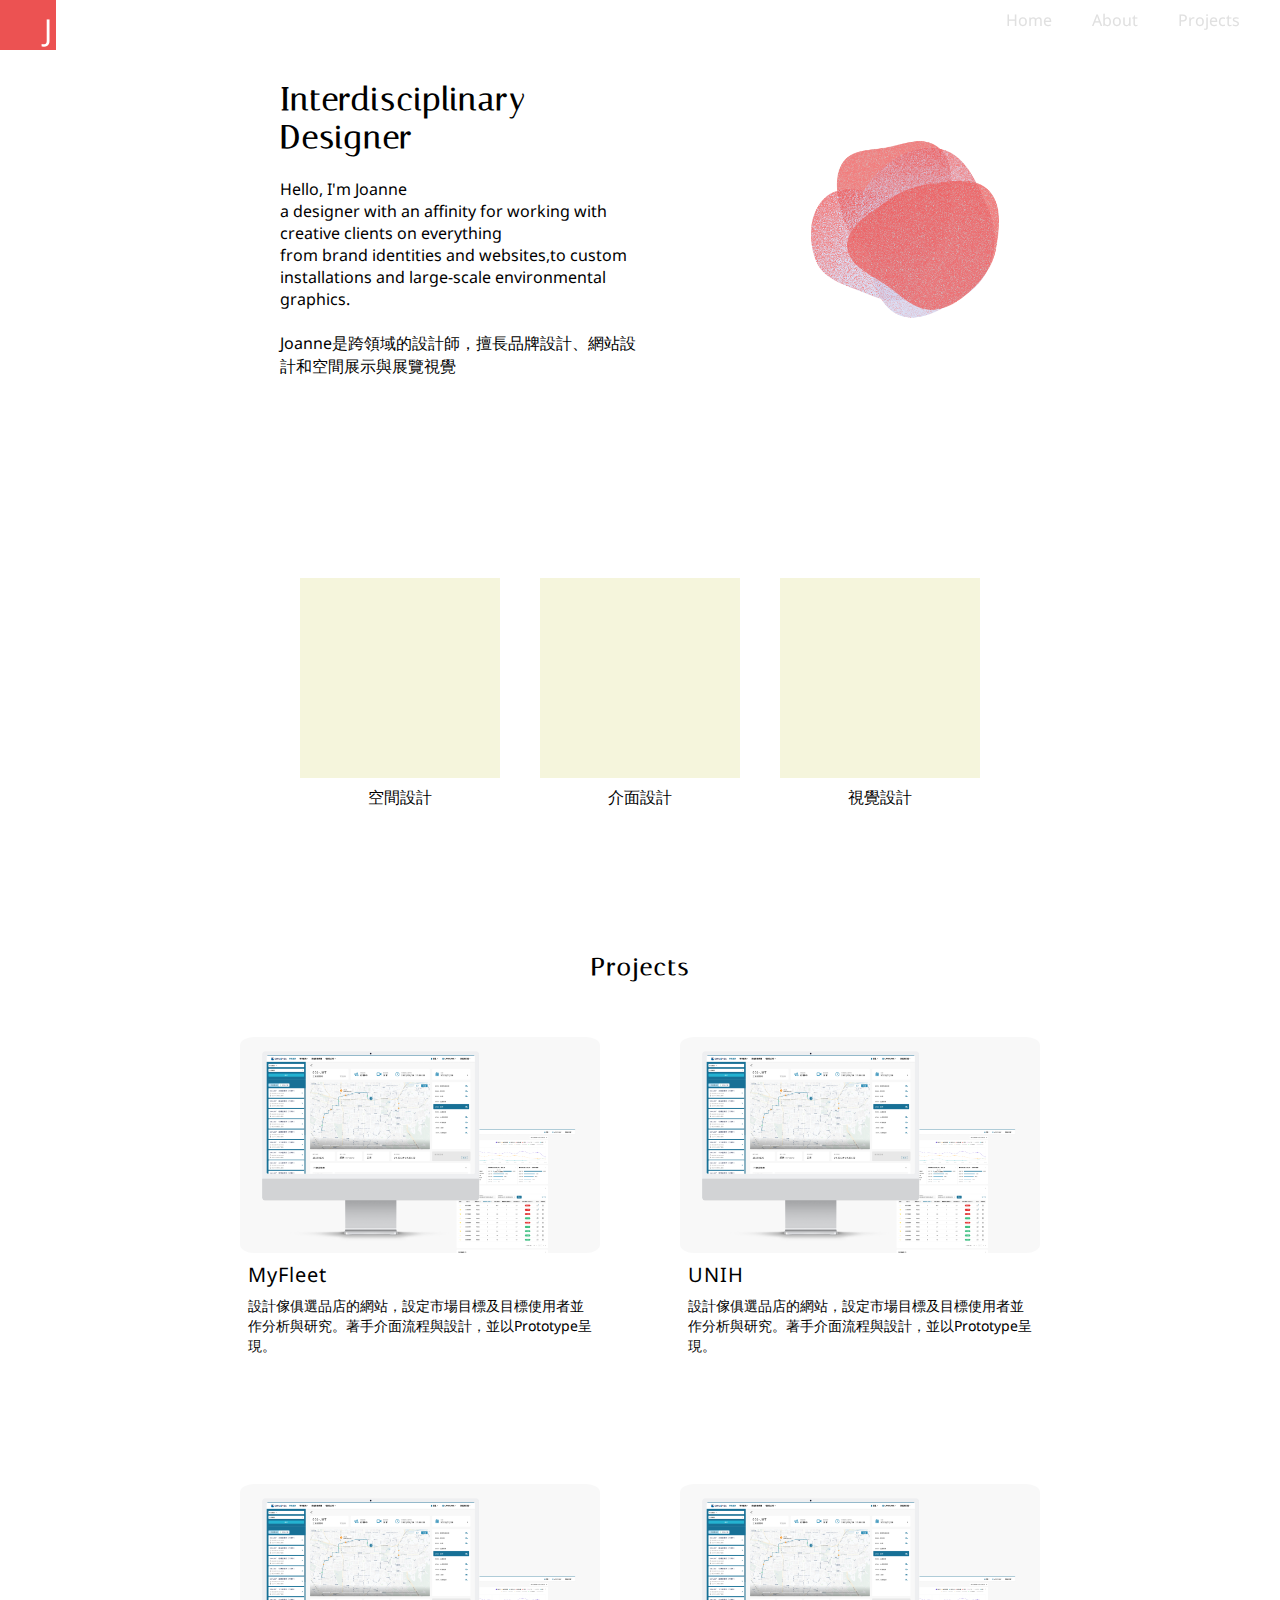
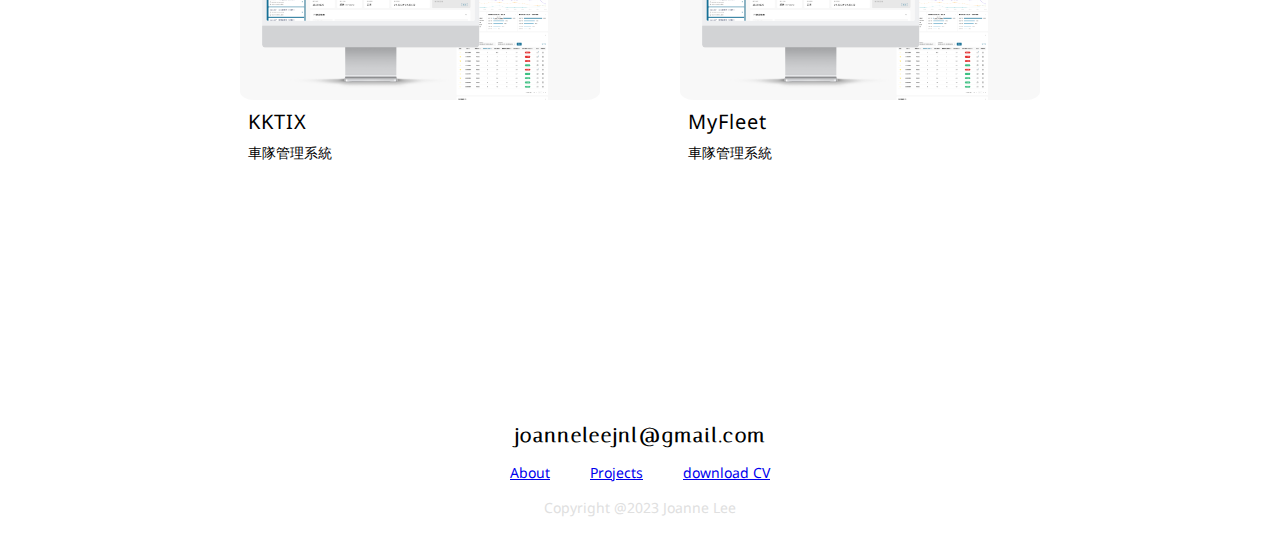
==== index.html @ eb59a23a "update" ====
<!DOCTYPE html>
<html>
    <head>
        <meta charset="UTF-8"></meta>
        <meta name="viewport" content="width=device-width, initial-scale=1.0"/>
        <title>Joanne Protfolio</title>
        <!-- 引入外部CSS檔案 -->
        <!-- ../往上一層資料夾，CSS/進入這個資料夾 -->
        <link rel="stylesheet" href="../CSS/index.css"/>
    </head>
    <body>
        <header>
            <div class="logo">
                <div class="letter">J</div>
            </div>
            <div class="nav">
                <ul>
                    <li><a href="index.html">Home</a></li>
                    <li><a href="about.html">About</a></li>
                    <li><a href="projects.html">Projects</a></li>
                </ul>     
            </div>
        </header>
        <div class="banner">
            <div class="container1">
                <div class="text">
                    <h1>Interdisciplinary Designer</h1>
                    <br>
                    <p>Hello, I'm Joanne
                        <br>
                        a designer with an affinity for working with creative clients on everything 
                        <br>
                        from brand identities and websites,to custom installations and large-scale environmental graphics.
                        <br><br>
                        Joanne是跨領域的設計師，擅長品牌設計、網站設計和空間展示與展覽視覺
                    </p>
                </div>
                <div class="render">
                    <img src="../Image/flower.png" alt="">
                </div>
            </div>
        </div>
        <section class="section1">
            <div class="container">
                <div class="icon"></div>
                <div class="iconword">空間設計</div>
            </div>
            <div class="container">
                <div class="icon"></div>
                <div class="iconword">介面設計</div>
            </div>
            <div class="container">
                <div class="icon"></div>
                <div class="iconword">視覺設計</div>
            </div>
        </section>
        <section class="section2">
            <div class="projects">
                <h2>Projects</h2>
            </div>
            <div class="gallery">
                <div class="work">
                    <a href="myfleet.html"><div class="photo"></div></a>
                    <div class="workname">
                        <div class="worktitle">MyFleet</div>
                        <div class="worksubtitle">設計傢俱選品店的網站，設定市場目標及目標使用者並作分析與研究。著手介面流程與設計，並以Prototype呈現。</div>
                    </div>
                </div>
                <div class="work">
                    <div class="photo"></div>
                    <div class="workname">
                        <div class="worktitle">UNIH</div>
                        <div class="worksubtitle">設計傢俱選品店的網站，設定市場目標及目標使用者並作分析與研究。著手介面流程與設計，並以Prototype呈現。</div>
                    </div>
                </div>
                <div class="work">
                    <div class="photo"></div>
                    <div class="workname">
                        <div class="worktitle">KKTIX</div>
                        <div class="worksubtitle">車隊管理系統</div>
                    </div>
                </div>
                <div class="work">
                    <div class="photo"></div>
                    <div class="workname">
                        <div class="worktitle">MyFleet</div>
                        <div class="worksubtitle">車隊管理系統</div>
                    </div>
                </div>
            </div>

        </section>
        <!-- footer -->
        <footer>
            <div class="inner">
                <div class="gmail">joanneleejnl@gmail.com</div>
                <div class="info">
                    <ul>
                        <li><a href="about.html">About</a></li>
                        <li><a href="projects.html">Projects</a></li>
                        <li><a href="index.html">download CV</a></li>
                    </ul>
                </div>
                <div class="copyright">Copyright @2023 Joanne Lee</div>
            </div>
        </footer>
    
    </body> 
</html>
---- CSS/index.css ----
/*font-family: 'Italiana', serif*/
@import url('https://fonts.googleapis.com/css2?family=Italiana&display=swap');
/*font-family: 'Noto Sans TC', sans-serif;*/
@import url('https://fonts.googleapis.com/css2?family=Noto+Sans+TC:wght@100;300;400;500;700;900&display=swap');
/*font-family: 'Noto Sans', sans-serif;*/
@import url('https://fonts.googleapis.com/css2?family=Noto+Sans:ital,wght@0,100;0,200;0,300;0,400;0,500;0,600;0,700;0,800;0,900;1,100;1,200;1,300;1,400;1,500;1,600;1,700;1,800;1,900&display=swap');

*{
    margin: 0;
    padding: 0;
    list-style: none;
    font-family: 'Noto Sans', sans-serif;
}

body{
    width:100%; height:100%;
    padding:0px; margin: 0px;
    font-family: noto sans;
}

header {
    background-color: white;
    margin: auto;
    display: flex;
    align-items: center;
    position: fixed;
    z-index: 10;
    width: 100%; height: 40px;
}

header a{
    text-decoration: none;
}

.logo{
    width: 60px; height: 60px;
    background-color: #ec5252;
    display: flex;
    justify-content: flex-end;
    align-items: flex-end;
}

.letter{
    font-size: 30px;
    color: white;
    padding-right: 4px;
}

.nav{
    width:100%;
    /*background: #c08b8b;*/
    margin-right: 40px;

}

.nav ul {
    /*border: solid 1px;*/
    padding: 0px; margin: 0px;
    display: flex;
    width: 100%;
    text-align: center;
    gap: 40px;
    justify-content: flex-end;
}

.nav ul a {
    color: #e0e0e0;
}

.nav ul a:hover{
    color: #ec5252;
}

/*以上為Header*/

/*
.banner{
    position: relative;
    width: 100%;
    height: 600px;
    background-image: url("../Image/flower.png");
    background-size: cover;
    background-position: right;
    display: flex;

}

.text-overlay{
    position: absolute;
    left: 120px;
    top: 200px;
}
*/


.banner{
    max-width: 100%; 
    padding-left: 280px;
    padding-right: 280px;
    padding-top: 80px;
    padding-bottom: 80px;
}

.container1{
    max-width: 100%;
    display: flex;
    gap: 160px;
    align-items: center;
}

.text{
    max-width: 100%;
}

.render{
    width: 400px;
    display: flex;
    align-items: center;

}

img{
    max-width: 100%;
    max-height: 100%;
}

h1{
    font-family: 'Italiana', serif;
    letter-spacing: 2px;
}

.section1{
    width: 100%; 
    display: flex;
    justify-content: center;
    gap: 40px;
    padding: 120px 0px;
}

.container{
    width: 200px;

}

.icon{
    max-width: 100%;
    padding-bottom:100%;
    background-color: beige;
}

.iconword{
    padding: 8px 4px;
    text-align: center;
}

.section2{
    max-width: 100%; 
    padding-left: 240px;
    padding-right: 240px;
    padding-bottom: 120px;
    display: flex;
    flex-direction: column;
    gap: 40px;
}

.projects{
    height: 60px;
    display: flex;
    align-items: center;
    justify-content: center;
}

h2{
    font-family: 'Italiana', serif;
    letter-spacing: 2px;
}

.gallery{
    display: flex;
    flex-wrap: wrap;
    justify-content: space-between;
}

.work{
    width: calc(50% - 40px);
    margin-bottom: 120px;
    text-align: center;
    box-sizing: border-box;
}

.photo{
    max-width: 100%;
    padding-bottom: 60%; 
    background-color: rgb(255, 237, 237);
    border-radius: 4%;
    background-image: url("../Image/MyFleet.png");
    background-position: center;
    background-size: cover;
}

.workname{
    padding: 8px;
    max-width: 100%;
}

.worktitle{
    text-align: left;
    font-size: 20px;
    padding-bottom: 8px;
    letter-spacing: 1px;
}

.worksubtitle{
    text-align: left;
    font-size: 14px;
}





/*footer*/

footer{
    padding: 12px 0px;
    height: 120px;
    display: flex;
    justify-content: center;

}

.gmail{
    font-family: 'Italiana', serif;
    letter-spacing: 2px;
    font-weight: bold;
    font-size: 20px;
    text-align: center;
}

.info ul{
    display: flex;
    padding: 16px; margin: 0px;
    display: flex;
    width: 100%;
    text-align: center;
    gap: 40px;
    font-size: 14px;
    color: #111;
}

.copyright{
    text-align: center;
    color: #e0e0e0;
    font-size: 14px;
}
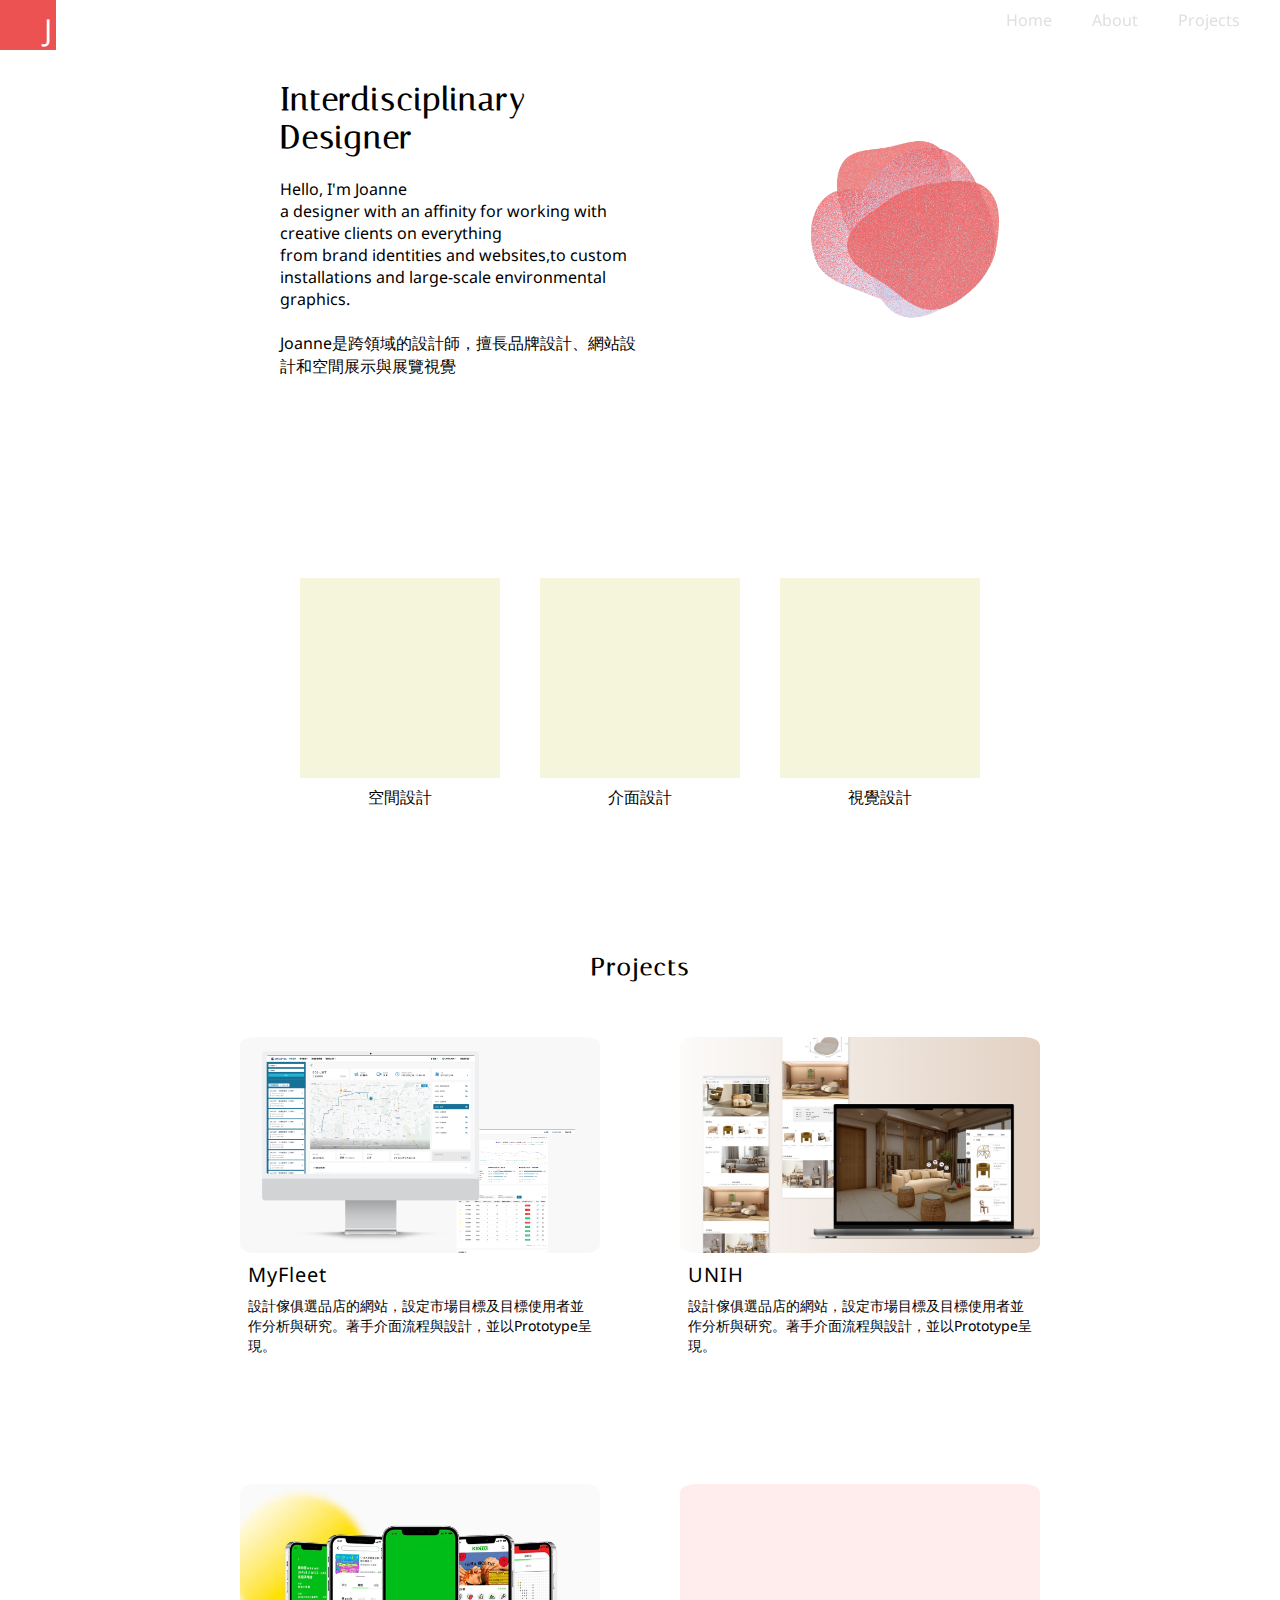
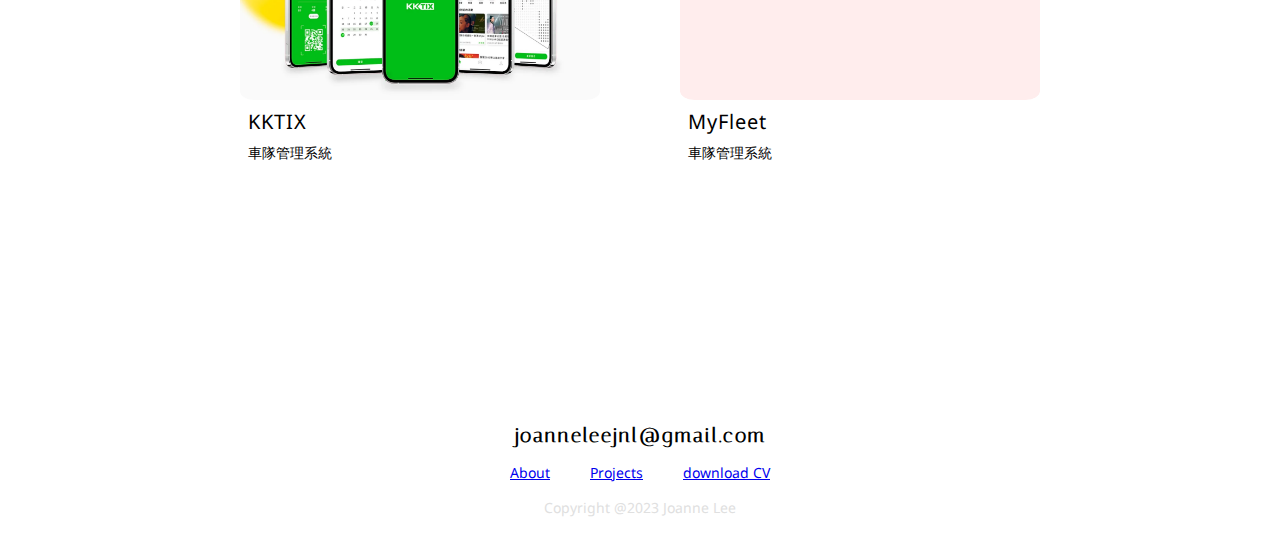
==== commit f29b297d: "20230614_0131" ====
--- a/index.html
+++ b/index.html
@@ -3,10 +3,11 @@
     <head>
         <meta charset="UTF-8"></meta>
         <meta name="viewport" content="width=device-width, initial-scale=1.0"/>
+        <link rel="shortcut icon" href="Image/favicon.ico" type="image/x-icon">
         <title>Joanne Protfolio</title>
         <!-- 引入外部CSS檔案 -->
         <!-- ../往上一層資料夾，CSS/進入這個資料夾 -->
-        <link rel="stylesheet" href="../CSS/index.css"/>
+        <link rel="stylesheet" href="CSS/index.css"/>
     </head>
     <body>
         <header>
@@ -36,7 +37,7 @@
                     </p>
                 </div>
                 <div class="render">
-                    <img src="../Image/flower.png" alt="">
+                    <img src="Image/flower.png" alt="">
                 </div>
             </div>
         </div>
@@ -60,28 +61,36 @@
             </div>
             <div class="gallery">
                 <div class="work">
-                    <a href="myfleet.html"><div class="photo"></div></a>
+                    <div class="photo-container">
+                        <a href="myfleet.html"><div class="photo photo1"></div></a>
+                    </div>
                     <div class="workname">
                         <div class="worktitle">MyFleet</div>
                         <div class="worksubtitle">設計傢俱選品店的網站，設定市場目標及目標使用者並作分析與研究。著手介面流程與設計，並以Prototype呈現。</div>
                     </div>
                 </div>
                 <div class="work">
-                    <div class="photo"></div>
+                    <div class="photo-container">
+                        <a href="unih.html"><div class="photo photo2"></div></a>
+                    </div>
                     <div class="workname">
                         <div class="worktitle">UNIH</div>
                         <div class="worksubtitle">設計傢俱選品店的網站，設定市場目標及目標使用者並作分析與研究。著手介面流程與設計，並以Prototype呈現。</div>
                     </div>
                 </div>
                 <div class="work">
-                    <div class="photo"></div>
+                    <div class="photo-container">
+                        <a href="unih.html"><div class="photo photo3"></div></a>
+                    </div>
                     <div class="workname">
                         <div class="worktitle">KKTIX</div>
                         <div class="worksubtitle">車隊管理系統</div>
                     </div>
                 </div>
                 <div class="work">
-                    <div class="photo"></div>
+                    <div class="photo-container">
+                        <a href="unih.html"><div class="photo photo4"></div></a>
+                    </div>
                     <div class="workname">
                         <div class="worktitle">MyFleet</div>
                         <div class="worksubtitle">車隊管理系統</div>
--- a/CSS/index.css
+++ b/CSS/index.css
@@ -189,15 +189,52 @@
     box-sizing: border-box;
 }
 
+.photo-container{
+    overflow: hidden;
+    border-radius: 4%;
+    transition: transform 0.3s ease-in-out;
+    transition: box-shadow .25s;
+}
+
+.photo-container:hover{
+    overflow: hidden;
+    border-radius: 4%;
+    transition: box-shadow .25s;
+    box-shadow: 0 0 12px rgba(0, 0, 0, 0.12);
+}
+
+
 .photo{
     max-width: 100%;
     padding-bottom: 60%; 
     background-color: rgb(255, 237, 237);
     border-radius: 4%;
+    transition: transform 0.3s ease-in-out;
+}
+
+.photo:hover{
+    transform: scale(1.1);
+    border-radius: 4%;
+}
+
+.photo1{
     background-image: url("../Image/MyFleet.png");
     background-position: center;
     background-size: cover;
 }
+
+.photo2{
+    background-image: url("../Image/UNIH.png"); 
+    background-position: center;
+    background-size: cover;
+}
+
+.photo3{
+    background-image: url("../Image/kktix.png"); 
+    background-position: center;
+    background-size: cover;
+}
+
 
 .workname{
     padding: 8px;
